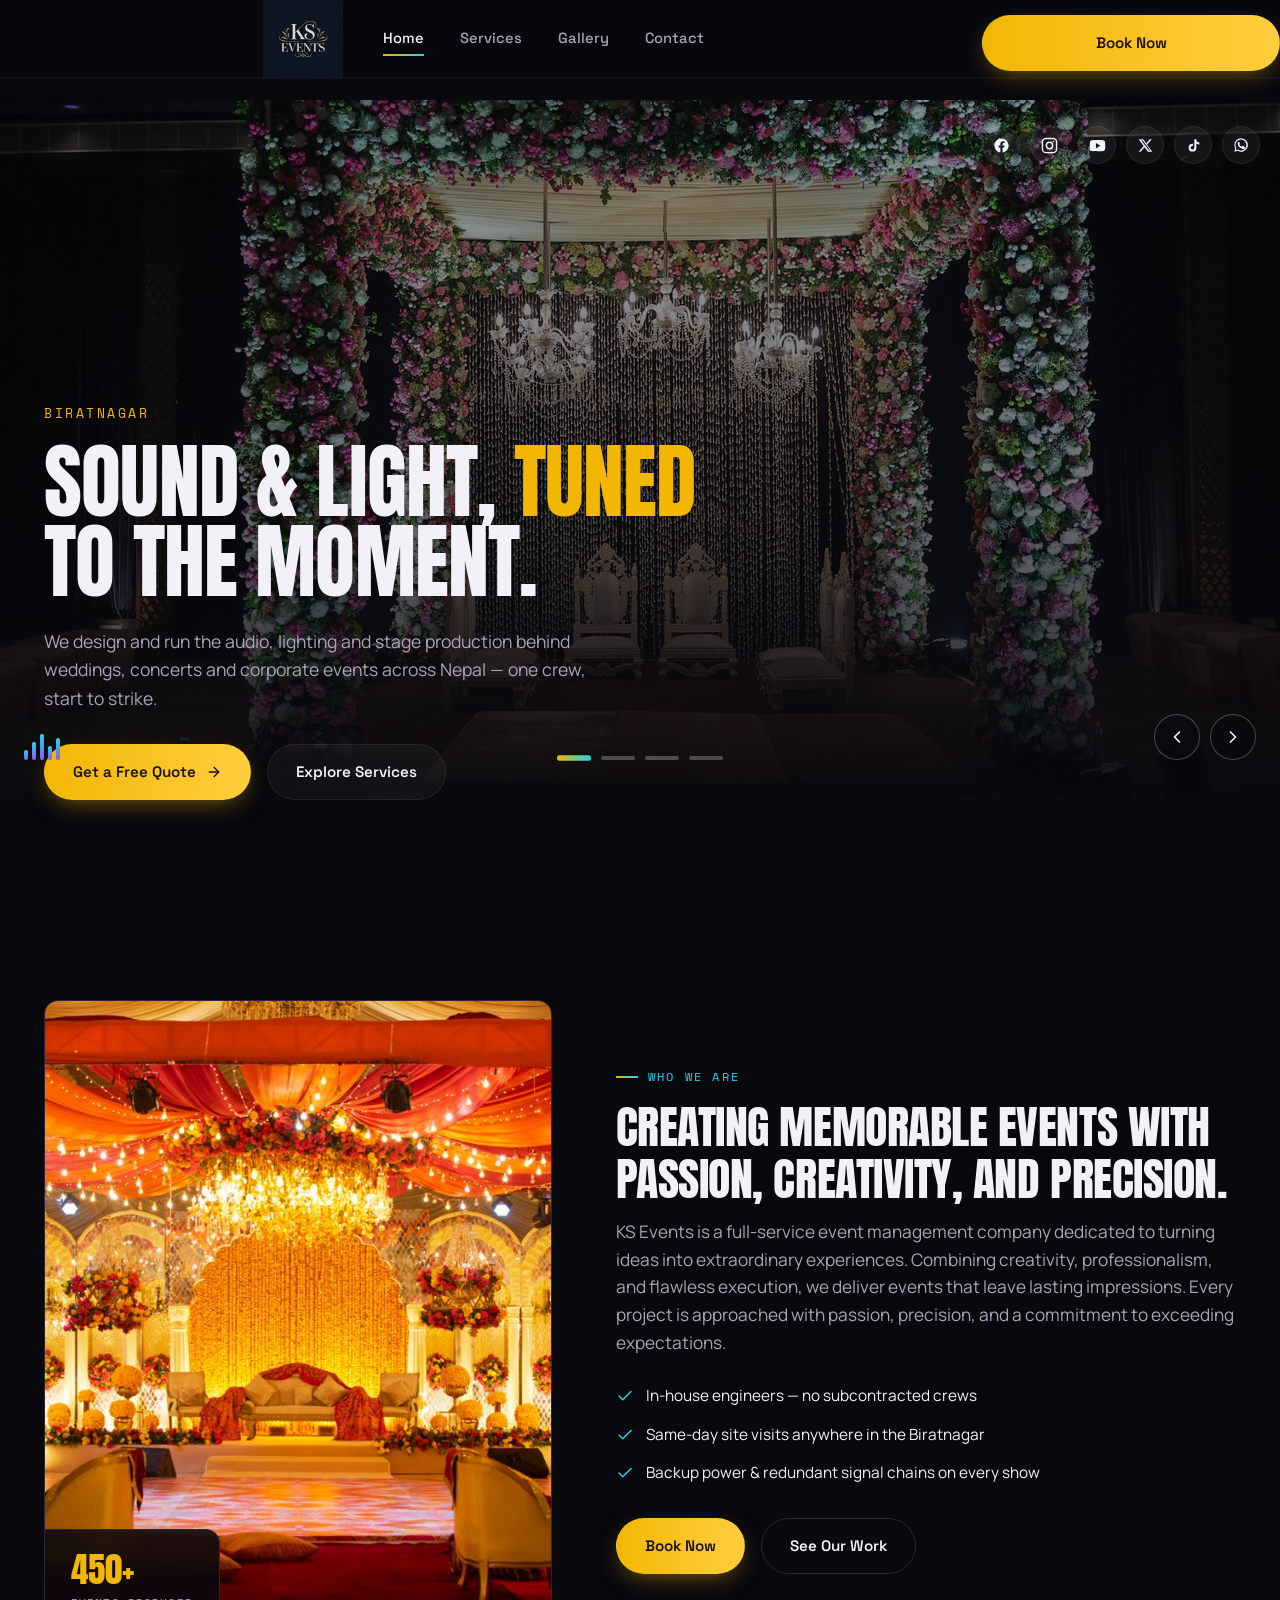
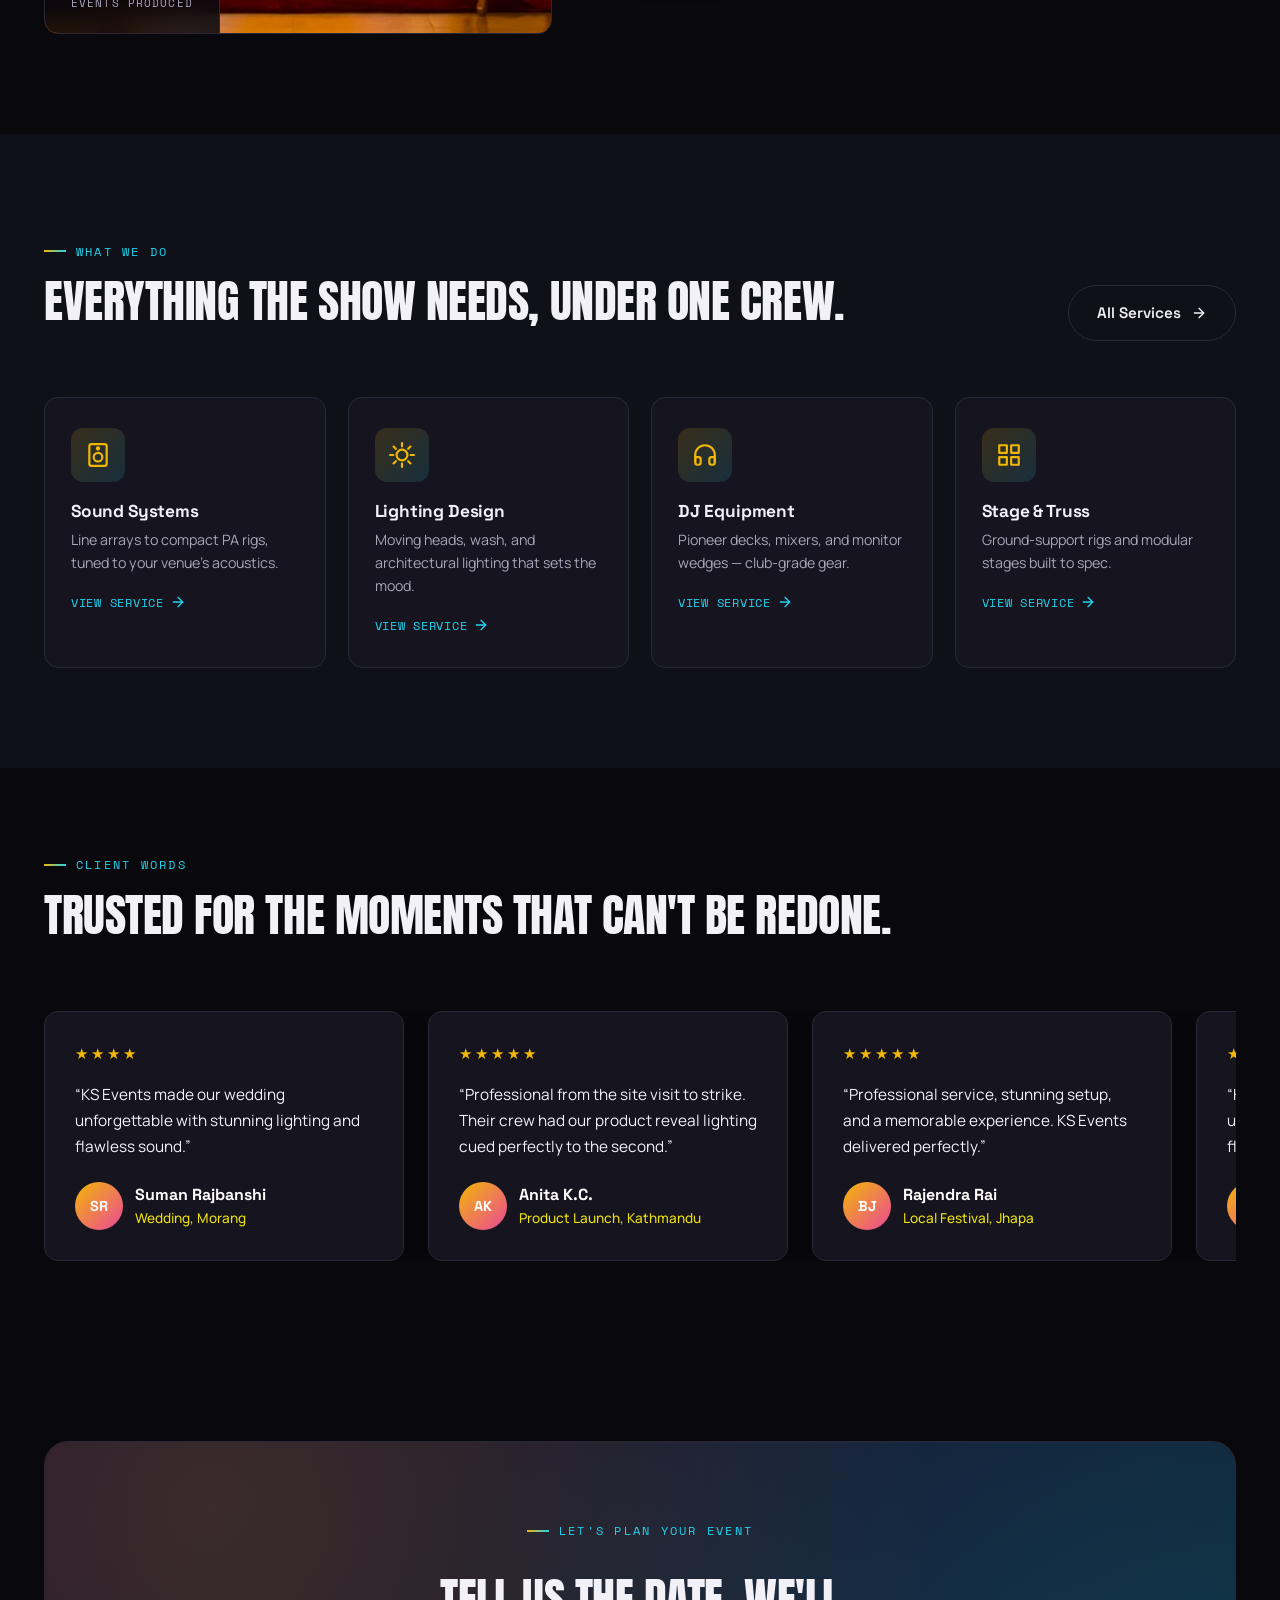
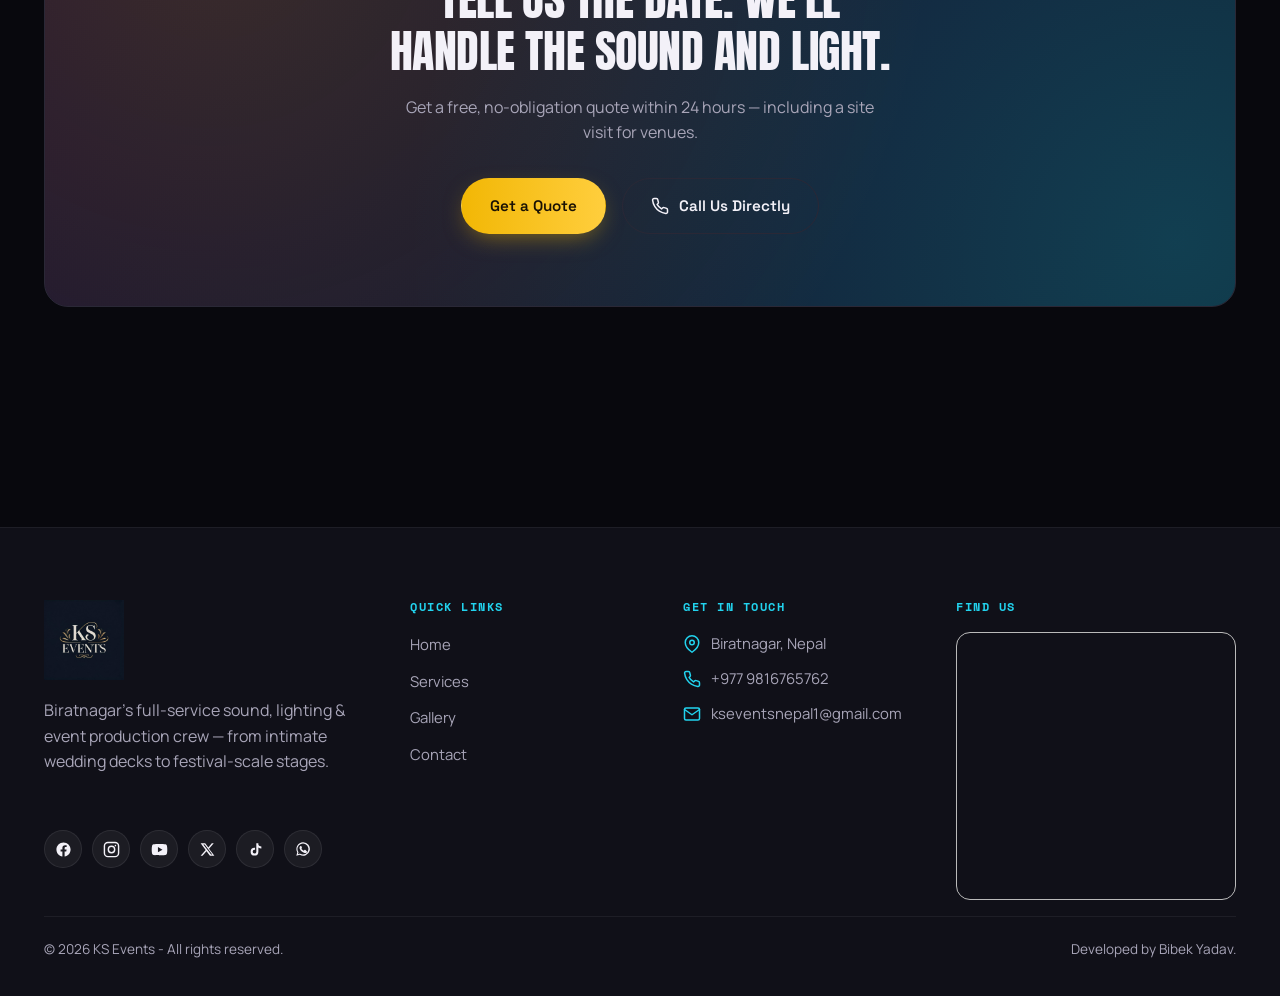
==== index.html @ 90937ca4 "Add files via upload" ====
<!DOCTYPE html>
<html lang="en">
<head>
<meta charset="UTF-8">
<meta name="viewport" content="width=device-width, initial-scale=1.0">
<title>Home | KS Events</title>
<meta name="description" content="KS Events — full-service sound systems, lighting design, DJ equipment and stage production for weddings, concerts and corporate events in Biratnagar.">
<link rel="icon" href="data:image/svg+xml,<svg xmlns=%22http://www.w3.org/2000/svg%22 viewBox=%220 0 24 24%22><rect width=%2224%22 height=%2224%22 rx=%226%22 fill=%22%2308080d%22/><rect x=%224%22 y=%2210%22 width=%222.6%22 height=%224%22 fill=%22%23f2b705%22/><rect x=%228%22 y=%226%22 width=%222.6%22 height=%2212%22 fill=%22%2322d3ee%22/><rect x=%2212%22 y=%228%22 width=%222.6%22 height=%228%22 fill=%22%238b5cf6%22/><rect x=%2216%22 y=%224%22 width=%222.6%22 height=%2216%22 fill=%22%23ec4899%22/></svg>">
<link rel="stylesheet" href="css/style.css">
</head>
<body>
  <header class="site-header">
    <div class="container">
       <a href="index.html" class="logo">
    <img src="assets/ks-events-logo.jpg" alt="KS Events Logo">
</a>
      <nav class="nav-links" aria-label="Primary">
          <a href="index.html" class="active">Home</a>
          <a href="services.html">Services</a>
          <a href="gallery.html">Gallery</a>
          <!-- <a href="blog.html">Blog</a> -->
          <a href="contact.html">Contact</a>
      </nav>
          </div>
    <div class="mobile-menu" id="mobileMenu">
        <a href="index.html" class="active">Home</a>
        <a href="services.html">Services</a>
        <a href="gallery.html">Gallery</a>
        <!-- <a href="blog.html">Blog</a> -->
        <a href="contact.html">Contact</a><br><br><br><br>
      <a href="contact.html" class="btn btn-primary btn-block">Book Now</a>
      <div class="social-row">
          <a href="https://www.facebook.com/kseventsnepal" aria-label="Facebook" target="_blank" rel="noopener"><svg viewBox="0 0 24 24" fill="currentColor" width="17" height="17"><path d="M22 12.06C22 6.5 17.52 2 12 2S2 6.5 2 12.06c0 5 3.66 9.15 8.44 9.94v-7.03H7.9v-2.9h2.54V9.85c0-2.5 1.49-3.89 3.78-3.89 1.1 0 2.24.2 2.24.2v2.46h-1.26c-1.24 0-1.63.77-1.63 1.56v1.88h2.78l-.44 2.9h-2.34V22c4.78-.79 8.44-4.94 8.44-9.94z"/></svg></a>
          <a href="https://www.instagram.com/kseventsnepal" aria-label="Instagram" target="_blank" rel="noopener"><svg viewBox="0 0 24 24" fill="none" stroke="currentColor" stroke-width="2" width="17" height="17"><rect x="2" y="2" width="20" height="20" rx="5"/><circle cx="12" cy="12" r="4.5"/><circle cx="17.5" cy="6.5" r="1.1" fill="currentColor" stroke="none"/></svg></a>
          <a href="https://www.youtube.com/@kseventsnepal" aria-label="YouTube" target="_blank" rel="noopener"><svg viewBox="0 0 24 24" fill="currentColor" width="17" height="17"><path d="M22.5 6.7a2.8 2.8 0 0 0-2-2C18.9 4.2 12 4.2 12 4.2s-6.9 0-8.5.5a2.8 2.8 0 0 0-2 2A29.4 29.4 0 0 0 1 12.2a29.4 29.4 0 0 0 .5 5.6 2.8 2.8 0 0 0 2 2c1.6.5 8.5.5 8.5.5s6.9 0 8.5-.5a2.8 2.8 0 0 0 2-2 29.4 29.4 0 0 0 .5-5.6 29.4 29.4 0 0 0-.5-5.5zM9.8 15.9V8.5l6.4 3.7z"/></svg></a>
          <a href="https://x.com/kseventsnepal" aria-label="X / Twitter" target="_blank" rel="noopener"><svg viewBox="0 0 24 24" fill="currentColor" width="15" height="15"><path d="M18.9 2H22l-7.6 8.7L23 22h-7.1l-5.5-7.2L4 22H1l8.1-9.3L1 2h7.3l5 6.6L18.9 2zm-1.2 18h1.9L7.4 4H5.3l12.4 16z"/></svg></a>
          <a href="https://www.tiktok.com/@kseventsnepal" aria-label="TikTok" target="_blank" rel="noopener"><svg viewBox="0 0 24 24" fill="currentColor" width="15" height="15"><path d="M16.6 2h-3.3v13.4c0 1.6-1.3 2.9-2.9 2.9a2.9 2.9 0 0 1-2.9-2.9 2.9 2.9 0 0 1 2.9-2.9c.3 0 .6 0 .9.1V9.3a6.2 6.2 0 0 0-.9-.1A6.2 6.2 0 0 0 4.2 15.4 6.2 6.2 0 0 0 10.4 21.6a6.2 6.2 0 0 0 6.2-6.2V8.8a8.2 8.2 0 0 0 4.8 1.5V7c-2.1 0-4-1.1-4.8-2.6V2z"/></svg></a>
          <a href="https://wa.me/9816765762" aria-label="WhatsApp" target="_blank" rel="noopener"><svg viewBox="0 0 24 24" fill="currentColor" width="16" height="16"><path d="M12 2a10 10 0 0 0-8.6 15L2 22l5.2-1.4A10 10 0 1 0 12 2zm0 18.2a8.2 8.2 0 0 1-4.2-1.1l-.3-.2-3.1.8.8-3-.2-.3a8.2 8.2 0 1 1 7 3.8zm4.5-6.1c-.2-.1-1.5-.7-1.7-.8-.2-.1-.4-.1-.6.1-.2.2-.7.8-.8 1-.1.1-.3.2-.5.1-.2-.1-1-.4-1.9-1.2-.7-.6-1.2-1.4-1.3-1.6-.1-.2 0-.4.1-.5.1-.1.3-.3.4-.5.1-.1.2-.3.2-.4.1-.2 0-.4 0-.5-.1-.1-.6-1.5-.8-2-.2-.5-.4-.4-.6-.4h-.5c-.2 0-.5.1-.7.3-.2.2-1 1-1 2.4s1 2.8 1.1 3c.1.2 2 3 4.8 4.3.7.3 1.2.5 1.6.6.7.2 1.3.2 1.8.1.5-.1 1.5-.6 1.7-1.2.2-.6.2-1.1.2-1.2-.1-.2-.3-.2-.5-.3z"/></svg></a>
      </div>
    </div>
  </header>

  <main>
    <!-- HERO CAROUSEL -->
    <section class="hero">
      <div class="carousel">
        <div class="carousel-track">
        <div class="slide is-active">
          <img src="assets/img1.jpg" alt="Sound that fills the last row — KS tu event setup">
        </div>
        <div class="slide">
          <img src="assets/img2.jpg" alt="String lights, first dances, forever moments — KS Events event setup">
        </div>
        <div class="slide">
          <img src="assets/img3.jpg" alt="Product launches that land — KS Events event setup">
        </div>
        <div class="slide">
          <img src="assets/img4.jpg" alt="Decks, drops, and dancefloors — KS Events event setup">
        </div>
        </div>

        <div class="hero-content">
          <div class="container">
            <p class="hero-tag">Biratnagar</p>
            <h1 class="display-xl hero-title">Sound &amp; light, <span class="accent">tuned</span> to the moment.</h1>
            <p class="hero-sub">We design and run the audio, lighting and stage production behind weddings, concerts and corporate events across Nepal — one crew, start to strike.</p>
            <div class="hero-cta">
              <a href="contact.html" class="btn btn-primary">Get a Free Quote <svg viewBox="0 0 24 24" fill="none" stroke="currentColor" stroke-width="2" stroke-linecap="round" stroke-linejoin="round" width="16" height="16"><line x1="5" y1="12" x2="19" y2="12"/><polyline points="12 5 19 12 12 19"/></svg></a>
              <a href="services.html" class="btn btn-ghost">Explore Services</a>
            </div>
          </div>
        </div>

        <div class="scroll-cue"><span class="waveform"><span></span><span></span><span></span><span></span><span></span></span></div>

        <div class="carousel-nav">
          <div class="carousel-arrows">
            <button class="carousel-arrow prev" aria-label="Previous slide"><svg viewBox="0 0 24 24" fill="none" stroke="currentColor" stroke-width="2" stroke-linecap="round" stroke-linejoin="round" width="20" height="20"><polyline points="15 18 9 12 15 6"/></svg></button>
            <button class="carousel-arrow next" aria-label="Next slide"><svg viewBox="0 0 24 24" fill="none" stroke="currentColor" stroke-width="2" stroke-linecap="round" stroke-linejoin="round" width="20" height="20"><polyline points="9 18 15 12 9 6"/></svg></button>
          </div>
        </div>
        <div class="carousel-dots" aria-label="Slide navigation"></div>
      </div>
    </section>

    <!-- ABOUT -->
    <section>
      <div class="container about-grid">
        <div class="about-visual">
          <img src="assets/img5.jpg" alt="KS crew running front-of-house sound at a live event">
          <div class="stat-card">
            <div class="num">450+</div>
            <div class="lbl">Events Produced</div>
          </div>
        </div>
        <div class="about-copy">
          <p class="eyebrow">Who We Are</p>
          <h2 class="section-title">Creating memorable events with passion, creativity, and precision.</h2>
          <p class="lede">KS Events is a full-service event management company dedicated to turning ideas into extraordinary experiences. Combining creativity, professionalism, and flawless execution, we deliver events that leave lasting impressions. Every project is approached with passion, precision, and a commitment to exceeding expectations.</p>
          <ul class="check-list">
            <li><svg viewBox="0 0 24 24" fill="none" stroke="currentColor" stroke-width="2" stroke-linecap="round" stroke-linejoin="round" width="18" height="18"><polyline points="20 6 9 17 4 12"/></svg><span>In-house engineers &mdash; no subcontracted crews</span></li>
            <li><svg viewBox="0 0 24 24" fill="none" stroke="currentColor" stroke-width="2" stroke-linecap="round" stroke-linejoin="round" width="18" height="18"><polyline points="20 6 9 17 4 12"/></svg><span>Same-day site visits anywhere in the Biratnagar</span></li>
            <li><svg viewBox="0 0 24 24" fill="none" stroke="currentColor" stroke-width="2" stroke-linecap="round" stroke-linejoin="round" width="18" height="18"><polyline points="20 6 9 17 4 12"/></svg><span>Backup power &amp; redundant signal chains on every show</span></li>
          </ul>
          <div class="hero-cta" style="margin-top:32px;">
            <a href="contact.html" class="btn btn-primary">Book Now</a>
            <a href="gallery.html" class="btn btn-outline">See Our Work</a>
          </div>
        </div>
      </div>
    </section>

    <!-- SERVICES TEASER -->
    <section class="bg-alt">
      <div class="container">
        <div class="section-head">
          <div>
            <p class="eyebrow">What We Do</p>
            <h2 class="section-title">Everything the show needs, under one crew.</h2>
          </div>
          <a href="services.html" class="btn btn-outline">All Services <svg viewBox="0 0 24 24" fill="none" stroke="currentColor" stroke-width="2" stroke-linecap="round" stroke-linejoin="round" width="16" height="16"><line x1="5" y1="12" x2="19" y2="12"/><polyline points="12 5 19 12 12 19"/></svg></a>
        </div>
        <div class="tile-grid">
        <a href="services.html" class="tile">
          <div class="tile-icon"><svg viewBox="0 0 24 24" fill="none" stroke="currentColor" stroke-width="2" stroke-linecap="round" stroke-linejoin="round" width="26" height="26"><rect x="4" y="2" width="16" height="20" rx="2"/><circle cx="12" cy="14" r="4"/><circle cx="12" cy="6" r="1"/></svg></div>
          <h3>Sound Systems</h3>
          <p>Line arrays to compact PA rigs, tuned to your venue's acoustics.</p>
          <span class="tile-link">View service <svg viewBox="0 0 24 24" fill="none" stroke="currentColor" stroke-width="2" stroke-linecap="round" stroke-linejoin="round" width="16" height="16"><line x1="5" y1="12" x2="19" y2="12"/><polyline points="12 5 19 12 12 19"/></svg></span>
        </a>
        <a href="services.html" class="tile">
          <div class="tile-icon"><svg viewBox="0 0 24 24" fill="none" stroke="currentColor" stroke-width="2" stroke-linecap="round" stroke-linejoin="round" width="26" height="26"><circle cx="12" cy="12" r="5"/><line x1="12" y1="1" x2="12" y2="4"/><line x1="12" y1="20" x2="12" y2="23"/><line x1="4.2" y1="4.2" x2="6.3" y2="6.3"/><line x1="17.7" y1="17.7" x2="19.8" y2="19.8"/><line x1="1" y1="12" x2="4" y2="12"/><line x1="20" y1="12" x2="23" y2="12"/><line x1="4.2" y1="19.8" x2="6.3" y2="17.7"/><line x1="17.7" y1="6.3" x2="19.8" y2="4.2"/></svg></div>
          <h3>Lighting Design</h3>
          <p>Moving heads, wash, and architectural lighting that sets the mood.</p>
          <span class="tile-link">View service <svg viewBox="0 0 24 24" fill="none" stroke="currentColor" stroke-width="2" stroke-linecap="round" stroke-linejoin="round" width="16" height="16"><line x1="5" y1="12" x2="19" y2="12"/><polyline points="12 5 19 12 12 19"/></svg></span>
        </a>
        <a href="services.html" class="tile">
          <div class="tile-icon"><svg viewBox="0 0 24 24" fill="none" stroke="currentColor" stroke-width="2" stroke-linecap="round" stroke-linejoin="round" width="26" height="26"><path d="M3 18v-6a9 9 0 0 1 18 0v6"/><path d="M21 19a2 2 0 0 1-2 2h-1a2 2 0 0 1-2-2v-3a2 2 0 0 1 2-2h3zM3 19a2 2 0 0 0 2 2h1a2 2 0 0 0 2-2v-3a2 2 0 0 0-2-2H3z"/></svg></div>
          <h3>DJ Equipment</h3>
          <p>Pioneer decks, mixers, and monitor wedges — club-grade gear.</p>
          <span class="tile-link">View service <svg viewBox="0 0 24 24" fill="none" stroke="currentColor" stroke-width="2" stroke-linecap="round" stroke-linejoin="round" width="16" height="16"><line x1="5" y1="12" x2="19" y2="12"/><polyline points="12 5 19 12 12 19"/></svg></span>
        </a>
        <a href="services.html" class="tile">
          <div class="tile-icon"><svg viewBox="0 0 24 24" fill="none" stroke="currentColor" stroke-width="2" stroke-linecap="round" stroke-linejoin="round" width="26" height="26"><rect x="3" y="3" width="7" height="7"/><rect x="14" y="3" width="7" height="7"/><rect x="14" y="14" width="7" height="7"/><rect x="3" y="14" width="7" height="7"/></svg></div>
          <h3>Stage & Truss</h3>
          <p>Ground-support rigs and modular stages built to spec.</p>
          <span class="tile-link">View service <svg viewBox="0 0 24 24" fill="none" stroke="currentColor" stroke-width="2" stroke-linecap="round" stroke-linejoin="round" width="16" height="16"><line x1="5" y1="12" x2="19" y2="12"/><polyline points="12 5 19 12 12 19"/></svg></span>
        </a>
        </div>
      </div>
    </section>

    <!-- TESTIMONIALS -->
    <section class="testimonial-section">

<div class="container">

    <div class="section-head">
        <div>
            <p class="eyebrow">Client Words</p>
            <h2 class="section-title">Trusted for the moments that can't be redone.</h2>
        </div>
    </div>

    <div class="testimonial-slider">

        <div class="testimonial-track" id="testimonialTrack">

            <!-- Card 1 -->
            <div class="testi-card">
                <div class="testi-stars">★★★★</div>
                <p class="testi-quote">
                  “KS Events made our wedding unforgettable with stunning lighting and flawless sound.”                
                </p>
                <div class="testi-person">
                    <div class="avatar">SR</div>
                    <div>
                        <div class="name">Suman Rajbanshi</div>
                        <div class="role">Wedding, Morang</div>
                    </div>
                </div>
            </div>

            <!-- Card 2 -->
            <div class="testi-card">
                <div class="testi-stars">★★★★★</div>
                <p class="testi-quote">
                    “Professional from the site visit to strike. Their crew had our product reveal lighting cued perfectly to the second.”
                </p>

                <div class="testi-person">
                    <div class="avatar">AK</div>
                    <div>
                        <div class="name">Anita K.C.</div>
                        <div class="role">Product Launch, Kathmandu</div>
                    </div>
                </div>
            </div>

            
            <!-- Card 4 -->
<div class="testi-card">
    <div class="testi-stars">★★★★★</div>
    <p class="testi-quote">
“Professional service, stunning setup, and a memorable experience. KS Events delivered perfectly.”
</p>    
                <div class="testi-person">

    <div class="avatar">BJ</div>
        <div>
            <div class="name">Rajendra Rai</div>
            <div class="role">Local Festival, Jhapa</div>
        </div>
    </div>
</div>

        </div>

    </div>

</div>

<script>
// Duplicate cards for seamless infinite scrolling
const track = document.getElementById("testimonialTrack");
track.innerHTML += track.innerHTML;
</script>

</section>

    <!-- CTA BAND -->
    <section>
      <div class="container">
        <div class="cta-band">
          <p class="eyebrow" style="justify-content:center;">Let's Plan Your Event</p>
          <h2 class="section-title">Tell us the date. We'll handle the sound and light.</h2>
          <p>Get a free, no-obligation quote within 24 hours &mdash; including a site visit for venues.</p>
          <div class="cta-actions">
            <a href="contact.html" class="btn btn-primary">Get a Quote</a>
            <a href="tel:+9779800000000" class="btn btn-outline"><svg viewBox="0 0 24 24" fill="none" stroke="currentColor" stroke-width="2" stroke-linecap="round" stroke-linejoin="round" width="18" height="18"><path d="M22 16.92v3a2 2 0 0 1-2.18 2 19.79 19.79 0 0 1-8.63-3.07 19.5 19.5 0 0 1-6-6 19.79 19.79 0 0 1-3.07-8.67A2 2 0 0 1 4.11 2h3a2 2 0 0 1 2 1.72c.127.96.361 1.9.7 2.81a2 2 0 0 1-.45 2.11L8.09 9.91a16 16 0 0 0 6 6l1.27-1.27a2 2 0 0 1 2.11-.45c.91.339 1.85.573 2.81.7A2 2 0 0 1 22 16.92z"/></svg> Call Us Directly</a>
          </div>
        </div>
      </div>
    </section>
  </main>

  <footer class="site-footer">
    <div class="container">
      <div class="footer-grid">
        <div class="footer-brand">
           <a href="index.html" class="logo">
    <img src="assets/ks-events-logo.jpg" alt="KS Events Logo">
</a>
          <p style="margin-top:18px;">Biratnagar's full-service sound, lighting &amp; event production crew — from intimate wedding decks to festival-scale stages.</p>
          <div class="social-row">
          <a href="https://www.facebook.com/kseventsnepal" aria-label="Facebook" target="_blank" rel="noopener"><svg viewBox="0 0 24 24" fill="currentColor" width="17" height="17"><path d="M22 12.06C22 6.5 17.52 2 12 2S2 6.5 2 12.06c0 5 3.66 9.15 8.44 9.94v-7.03H7.9v-2.9h2.54V9.85c0-2.5 1.49-3.89 3.78-3.89 1.1 0 2.24.2 2.24.2v2.46h-1.26c-1.24 0-1.63.77-1.63 1.56v1.88h2.78l-.44 2.9h-2.34V22c4.78-.79 8.44-4.94 8.44-9.94z"/></svg></a>
          <a href="https://www.instagram.com/kseventsnepal" aria-label="Instagram" target="_blank" rel="noopener"><svg viewBox="0 0 24 24" fill="none" stroke="currentColor" stroke-width="2" width="17" height="17"><rect x="2" y="2" width="20" height="20" rx="5"/><circle cx="12" cy="12" r="4.5"/><circle cx="17.5" cy="6.5" r="1.1" fill="currentColor" stroke="none"/></svg></a>
          <a href="https://www.youtube.com/@kseventsnepal" aria-label="YouTube" target="_blank" rel="noopener"><svg viewBox="0 0 24 24" fill="currentColor" width="17" height="17"><path d="M22.5 6.7a2.8 2.8 0 0 0-2-2C18.9 4.2 12 4.2 12 4.2s-6.9 0-8.5.5a2.8 2.8 0 0 0-2 2A29.4 29.4 0 0 0 1 12.2a29.4 29.4 0 0 0 .5 5.6 2.8 2.8 0 0 0 2 2c1.6.5 8.5.5 8.5.5s6.9 0 8.5-.5a2.8 2.8 0 0 0 2-2 29.4 29.4 0 0 0 .5-5.6 29.4 29.4 0 0 0-.5-5.5zM9.8 15.9V8.5l6.4 3.7z"/></svg></a>
          <a href="https://x.com/kseventsnepal" aria-label="X / Twitter" target="_blank" rel="noopener"><svg viewBox="0 0 24 24" fill="currentColor" width="15" height="15"><path d="M18.9 2H22l-7.6 8.7L23 22h-7.1l-5.5-7.2L4 22H1l8.1-9.3L1 2h7.3l5 6.6L18.9 2zm-1.2 18h1.9L7.4 4H5.3l12.4 16z"/></svg></a>
          <a href="https://www.tiktok.com/@kseventsnepal" aria-label="TikTok" target="_blank" rel="noopener"><svg viewBox="0 0 24 24" fill="currentColor" width="15" height="15"><path d="M16.6 2h-3.3v13.4c0 1.6-1.3 2.9-2.9 2.9a2.9 2.9 0 0 1-2.9-2.9 2.9 2.9 0 0 1 2.9-2.9c.3 0 .6 0 .9.1V9.3a6.2 6.2 0 0 0-.9-.1A6.2 6.2 0 0 0 4.2 15.4 6.2 6.2 0 0 0 10.4 21.6a6.2 6.2 0 0 0 6.2-6.2V8.8a8.2 8.2 0 0 0 4.8 1.5V7c-2.1 0-4-1.1-4.8-2.6V2z"/></svg></a>
          <a href="https://wa.me/9816765762" aria-label="WhatsApp" target="_blank" rel="noopener"><svg viewBox="0 0 24 24" fill="currentColor" width="16" height="16"><path d="M12 2a10 10 0 0 0-8.6 15L2 22l5.2-1.4A10 10 0 1 0 12 2zm0 18.2a8.2 8.2 0 0 1-4.2-1.1l-.3-.2-3.1.8.8-3-.2-.3a8.2 8.2 0 1 1 7 3.8zm4.5-6.1c-.2-.1-1.5-.7-1.7-.8-.2-.1-.4-.1-.6.1-.2.2-.7.8-.8 1-.1.1-.3.2-.5.1-.2-.1-1-.4-1.9-1.2-.7-.6-1.2-1.4-1.3-1.6-.1-.2 0-.4.1-.5.1-.1.3-.3.4-.5.1-.1.2-.3.2-.4.1-.2 0-.4 0-.5-.1-.1-.6-1.5-.8-2-.2-.5-.4-.4-.6-.4h-.5c-.2 0-.5.1-.7.3-.2.2-1 1-1 2.4s1 2.8 1.1 3c.1.2 2 3 4.8 4.3.7.3 1.2.5 1.6.6.7.2 1.3.2 1.8.1.5-.1 1.5-.6 1.7-1.2.2-.6.2-1.1.2-1.2-.1-.2-.3-.2-.5-.3z"/></svg></a>
          </div>
        </div>
        <div class="footer-col">
          <h4>Quick Links</h4>
          <ul>
            <li><a href="index.html">Home</a></li>
            <li><a href="services.html">Services</a></li>
            <li><a href="gallery.html">Gallery</a></li>
            <li><a href="contact.html">Contact</a></li>
          </ul>
        </div>
        <div class="footer-col">
          <h4>Get In Touch</h4>
          <ul class="footer-contact">
            <li><svg viewBox="0 0 24 24" fill="none" stroke="currentColor" stroke-width="2" stroke-linecap="round" stroke-linejoin="round" width="18" height="18"><path d="M21 10c0 7-9 13-9 13s-9-6-9-13a9 9 0 0 1 18 0z"/><circle cx="12" cy="10" r="3"/></svg><span>Biratnagar, Nepal</span></li>
            <li><svg viewBox="0 0 24 24" fill="none" stroke="currentColor" stroke-width="2" stroke-linecap="round" stroke-linejoin="round" width="18" height="18"><path d="M22 16.92v3a2 2 0 0 1-2.18 2 19.79 19.79 0 0 1-8.63-3.07 19.5 19.5 0 0 1-6-6 19.79 19.79 0 0 1-3.07-8.67A2 2 0 0 1 4.11 2h3a2 2 0 0 1 2 1.72c.127.96.361 1.9.7 2.81a2 2 0 0 1-.45 2.11L8.09 9.91a16 16 0 0 0 6 6l1.27-1.27a2 2 0 0 1 2.11-.45c.91.339 1.85.573 2.81.7A2 2 0 0 1 22 16.92z"/></svg><span><a href="tel:+977981-6765762">+977 9816765762</a></span></li>
            <li><svg viewBox="0 0 24 24" fill="none" stroke="currentColor" stroke-width="2" stroke-linecap="round" stroke-linejoin="round" width="18" height="18"><rect x="2" y="4" width="20" height="16" rx="2"/><polyline points="22,6 12,13 2,6"/></svg><span><a href="mailto:kseventsnepal1@gmail.com">kseventsnepal1@gmail.com</a></span></li>
          </ul>
        </div>
        <div class="footer-col">
          <h4>Find Us</h4>
          <div class="footer-map">
<iframe src="https://www.google.com/maps/embed?pb=!1m18!1m12!1m3!1d434561.40203248017!2d86.66157128906248!3d26.46418749999999!2m3!1f0!2f0!3f0!3m2!1i1024!2i768!4f13.1!3m3!1m2!1s0x39ef75a3196e18e9%3A0xb4c93effccb5a63e!2sKS%20Events!5e1!3m2!1sen!2sus!4v1784342644510!5m2!1sen!2sus" width="400" height="300" style="border:0;" allowfullscreen="" loading="lazy" referrerpolicy="strict-origin-when-cross-origin"></iframe>          </div>
        </div>
      </div>
      <div class="footer-bottom">
        <p>&copy; <span data-year></span> KS Events - All rights reserved.</p>
        <p>Developed by <a href="https://bibekyadav.com.np" target="_blank" rel="noopener noreferrer">Bibek Yadav</a>.</p>
      </div>
    </div>
  </footer>
  <script src="js/main.js"></script>
</body>
</html>
---- css/style.css ----
/* ==========================================================================
   TARANG — Sound & Light Co.
   Design tokens: ink black + electric violet/cyan/gold, waveform signature
   ========================================================================== */

@import url('https://fonts.googleapis.com/css2?family=Anton&family=Space+Grotesk:wght@400;500;600;700&family=Manrope:wght@400;500;600;700;800&family=Space+Mono:wght@400;700&display=swap');

:root {
  /* Color */
  --ink:        #08080d;
  --ink-2:      #101018;
  --surface:    #15141f;
  --surface-2:  #1c1a29;
  --line:       #2a2836;
  --text:       #f3f1f8;
  --text-dim:   #a8a5b8;
  --violet:     #8b5cf6;
  --violet-2:   #b794f6;
  --cyan:       #22d3ee;
  --gold:       #f2b705;
  --pink:       #ec4899;
  --success:    #34d399;

  /* Type */
  --f-display: 'Anton', 'Space Grotesk', sans-serif;
  --f-head:    'Space Grotesk', sans-serif;
  --f-body:    'Manrope', sans-serif;
  --f-mono:    'Space Mono', monospace;

  /* Layout */
  --max-w: 1240px;
  --header-h: 78px;
  --radius: 14px;
  --radius-sm: 8px;

  --ease: cubic-bezier(.22,1,.36,1);
}

* { box-sizing: border-box; }
html { scroll-behavior: smooth; }
body {
  margin: 0;
  background: var(--ink);
  color: var(--text);
  font-family: var(--f-body);
  line-height: 1.6;
  -webkit-font-smoothing: antialiased;
  overflow-x: hidden;
}
img { max-width: 100%; display: block; }
a { color: inherit; text-decoration: none; }
ul { list-style: none; margin: 0; padding: 0; }
h1, h2, h3, h4 { font-family: var(--f-head); font-weight: 700; line-height: 1.12; margin: 0 0 .5em; letter-spacing: -.01em; }
p { margin: 0 0 1em; color: var(--text-dim); }
button { font-family: inherit; cursor: pointer; }

@media (prefers-reduced-motion: reduce) {
  *, *::before, *::after { animation-duration: .001ms !important; animation-iteration-count: 1 !important; transition-duration: .001ms !important; scroll-behavior: auto !important; }
}

:focus-visible {
  outline: 2px solid var(--cyan);
  outline-offset: 3px;
  border-radius: 4px;
}

.container {
  max-width: var(--max-w);
  margin: 0 auto;
  padding: 0 24px;
}
/* Custom Logo */
.logo img {
    width: 80px;
    height: auto;
    display: block;
    object-fit: contain;
}

.eyebrow {
  font-family: var(--f-mono);
  font-size: .78rem;
  letter-spacing: .18em;
  text-transform: uppercase;
  color: var(--cyan);
  display: inline-flex;
  align-items: center;
  gap: 10px;
  margin-bottom: 14px;
}
.eyebrow::before {
  content: '';
  width: 22px;
  height: 2px;
  background: linear-gradient(90deg, var(--gold), var(--cyan));
  display: inline-block;
}

.display-xl {
  font-family: var(--f-display);
  font-weight: 400;
  text-transform: uppercase;
  font-size: clamp(2.6rem, 6.4vw, 5.6rem);
  line-height: .98;
  letter-spacing: -.01em;
}
.display-xl .accent { color: var(--gold); }
.display-xl .accent-2 { color: var(--cyan); }

.section-title {
  font-family: var(--f-display);
  text-transform: uppercase;
  font-weight: 400;
  font-size: clamp(1.9rem, 3.6vw, 3rem);
  margin-bottom: .3em;
}

.lede {
  font-size: 1.08rem;
  color: var(--text-dim);
  max-width: 60ch;
}

/* ---------- Waveform signature divider ---------- */
.waveform {
  display: flex;
  align-items: flex-end;
  gap: 4px;
  height: 26px;
}
.waveform span {
  width: 4px;
  border-radius: 3px;
  background: linear-gradient(180deg, var(--cyan), var(--violet));
  animation: bounce 1.6s ease-in-out infinite;
}
.waveform span:nth-child(1){height:40%;animation-delay:-1.1s}
.waveform span:nth-child(2){height:70%;animation-delay:-0.9s}
.waveform span:nth-child(3){height:100%;animation-delay:-0.7s}
.waveform span:nth-child(4){height:55%;animation-delay:-0.5s}
.waveform span:nth-child(5){height:85%;animation-delay:-0.3s}
.waveform span:nth-child(6){height:35%;animation-delay:-0.1s}
.waveform span:nth-child(7){height:65%;animation-delay:-0.4s}
@keyframes bounce {
  0%, 100% { transform: scaleY(.35); }
  50% { transform: scaleY(1); }
}

.divider-wave {
  width: 100%;
  height: 48px;
  overflow: hidden;
}
.divider-wave svg { width: 100%; height: 100%; display: block; }

/* ---------- Buttons ---------- */
.btn {
  display: inline-flex;
  align-items: center;
  gap: 10px;
  padding: 15px 28px;
  border-radius: 999px;
  font-family: var(--f-head);
  font-weight: 600;
  font-size: .95rem;
  border: 1px solid transparent;
  transition: transform .35s var(--ease), box-shadow .35s var(--ease), background .35s var(--ease), color .35s var(--ease), border-color .35s var(--ease);
  white-space: nowrap;
}
.btn-primary {
  background: linear-gradient(90deg, var(--gold), #ffce3d);
  color: #1a1204;
  box-shadow: 0 8px 24px -8px rgba(242,183,5,.55);
}
.btn-primary:hover { transform: translateY(-2px); box-shadow: 0 12px 30px -8px rgba(242,183,5,.7); }
.btn-outline {
  background: transparent;
  border-color: var(--line);
  color: var(--text);
}
.btn-outline:hover { border-color: var(--cyan); color: var(--cyan); transform: translateY(-2px); }
.btn-ghost {
  background: rgba(255,255,255,.04);
  color: var(--text);
  border-color: rgba(255,255,255,.08);
}
.btn-ghost:hover { border-color: var(--violet-2); color: var(--violet-2); }
.btn-sm { padding: 10px 18px; font-size: .85rem; }
.btn-block { width: 100%; justify-content: center; }

/* ---------- Header / Nav ---------- */
.site-header {
  position: fixed;
  top: 0; left: 0; right: 0;
  z-index: 500;
  height: var(--header-h);
  display: flex;
  align-items: center;
  background: rgba(8,8,13,.7);
  backdrop-filter: blur(14px) saturate(140%);
  -webkit-backdrop-filter: blur(14px) saturate(140%);
  border-bottom: 1px solid rgba(255,255,255,.06);
  transition: background .3s var(--ease), border-color .3s var(--ease);
}
.site-header.is-scrolled {
  background: rgba(8,8,13,.92);
}
.site-header .container {
  display: flex;
  align-items: center;
  justify-content: space-between;
  gap: 24px;
}
.logo {
  display: flex;
  align-items: center;
  gap: 10px;
  font-family: var(--f-display);
  font-size: 1.4rem;
  text-transform: uppercase;
  letter-spacing: .02em;
  color: var(--text);
}
.logo .waveform span { background: linear-gradient(180deg, var(--gold), var(--pink)); }
.logo small {
  display: block;
  font-family: var(--f-mono);
  font-size: .58rem;
  letter-spacing: .22em;
  color: var(--text-dim);
  text-transform: uppercase;
  margin-top: 2px;
}

.nav-links {
  display: flex;
  align-items: center;
  gap: 4px;
}
.nav-links a {
  position: relative;
  padding: 10px 16px;
  font-family: var(--f-head);
  font-weight: 500;
  font-size: .92rem;
  color: var(--text-dim);
  transition: color .25s var(--ease);
}
.nav-links a::after {
  content: '';
  position: absolute;
  left: 16px; right: 16px; bottom: 4px;
  height: 2px;
  background: linear-gradient(90deg, var(--gold), var(--cyan));
  transform: scaleX(0);
  transform-origin: left;
  transition: transform .3s var(--ease);
}
.nav-links a:hover { color: var(--text); }
.nav-links a:hover::after { transform: scaleX(1); }
.nav-links a.active { color: var(--text); }
.nav-links a.active::after { transform: scaleX(1); }

.nav-cta { display: flex; align-items: center; gap: 14px; }

.hamburger {
  display: none;
  flex-direction: column;
  justify-content: center;
  gap: 5px;
  width: 40px;
  height: 40px;
  background: none;
  border: 1px solid var(--line);
  border-radius: 8px;
}
.hamburger span {
  width: 18px;
  height: 2px;
  background: var(--text);
  margin: 0 auto;
  transition: transform .3s var(--ease), opacity .3s var(--ease);
}
.hamburger.is-open span:nth-child(1) { transform: translateY(7px) rotate(45deg); }
.hamburger.is-open span:nth-child(2) { opacity: 0; }
.hamburger.is-open span:nth-child(3) { transform: translateY(-7px) rotate(-45deg); }

/* ---------- Footer ---------- */
.site-footer {
  background: var(--ink-2);
  border-top: 1px solid rgba(255,255,255,.06);
  padding: 72px 0 0;
  margin-top: 120px;
}
.footer-grid {
  display: grid;
  grid-template-columns: 1.4fr 1fr 1fr 1.2fr;
  gap: 40px;
  padding-bottom: 48px;
}
.footer-brand p { max-width: 32ch; }
.footer-col h4 {
  font-family: var(--f-mono);
  text-transform: uppercase;
  letter-spacing: .12em;
  font-size: .78rem;
  color: var(--cyan);
  margin-bottom: 18px;
}
.footer-col ul li { margin-bottom: 11px; }
.footer-col a { color: var(--text-dim); transition: color .2s var(--ease); font-size: .93rem; }
.footer-col a:hover { color: var(--gold); }
.footer-contact li { display: flex; gap: 10px; color: var(--text-dim); font-size: .93rem; margin-bottom: 14px; align-items: flex-start; }
.footer-contact svg { flex-shrink: 0; margin-top: 3px; color: var(--cyan); }

.social-row { display: flex; flex-wrap: wrap; gap: 10px; margin-top: 55px; margin-right: 20px; }
.social-row a {
  width: 38px; height: 38px;
  border-radius: 50%;
  display: flex; align-items: center; justify-content: center;
  background: rgba(255,255,255,.05);
  border: 1px solid rgba(255,255,255,.08);
  color: var(--text);
  transition: all .3s var(--ease);
}
.social-row a:hover {
  background: linear-gradient(135deg, var(--violet), var(--pink));
  border-color: transparent;
  transform: translateY(-3px);
}

.footer-map {
  border-radius: var(--radius);
  overflow: hidden;
  border: 1px solid var(--line);
  filter: grayscale(1) invert(.9) contrast(.85);
  height: 100%;
  min-height: 140px;
}
.footer-map iframe { width: 100%; height: 100%; border: 0; display: block; }

.footer-bottom {
  border-top: 1px solid rgba(255,255,255,.06);
  padding: 22px 0;
  display: flex;
  justify-content: space-between;
  align-items: center;
  flex-wrap: wrap;
  gap: 10px;
  font-size: .85rem;
  color: var(--text-dim);
}
.footer-bottom a { color: var(--text-dim); }
.footer-bottom a:hover { color: var(--cyan); }

/* ---------- Hero / Carousel ---------- */
.hero { position: relative; height: 100vh; min-height: 560px; max-height: 920px; overflow: hidden; }
.carousel { position: relative; width: 100%; height: 100%; }
.carousel-track { position: relative; width: 100%; height: 100%; }
.slide {
  position: absolute; inset: 0;
  opacity: 0;
  visibility: hidden;
  transition: opacity 1s var(--ease);
}
.slide.is-active { opacity: 1; visibility: visible; z-index: 2; }
.slide img { width: 100%; height: 100%; object-fit: cover; }
.slide::after {
  content: '';
  position: absolute; inset: 0;
  background: linear-gradient(180deg, rgba(8,8,13,.35) 0%, rgba(8,8,13,.55) 55%, rgba(8,8,13,.96) 100%);
}

.hero-content {
  position: absolute; z-index: 10; left: 0; right: 0; bottom: 0;
  /* padding: 0 0 100px; */
}
.hero-content .container { max-width: var(--max-w); }
.hero-tag {
  font-family: var(--f-mono);
  color: var(--gold);
  letter-spacing: .2em;
  text-transform: uppercase;
  font-size: .8rem;
  margin-bottom: 18px;
  display: flex;
  align-items: center;
  gap: 12px;
}
.hero-title { max-width: 16ch; margin-bottom: .3em; }
.hero-sub { max-width: 52ch; font-size: 1.1rem; }
.hero-cta { display: flex; gap: 16px; margin-top: 32px; flex-wrap: wrap; }

.carousel-nav {
  position: absolute;
  bottom: 40px;
  right: 24px;
  z-index: 20;
  display: flex;
  align-items: center;
  gap: 18px;
}
.carousel-arrows { display: flex; gap: 10px; }
.carousel-arrow {
  width: 46px; height: 46px;
  border-radius: 50%;
  border: 1px solid rgba(255,255,255,.25);
  background: rgba(8,8,13,.4);
  backdrop-filter: blur(6px);
  color: var(--text);
  display: flex; align-items: center; justify-content: center;
  transition: all .3s var(--ease);
}
.carousel-arrow:hover { background: var(--cyan); color: var(--ink); border-color: var(--cyan); }

.carousel-dots {
  display: flex;
  gap: 10px;
  position: absolute;
  left: 50%;
  bottom: 40px;
  transform: translateX(-50%);
  z-index: 20;
}
.carousel-dot {
  width: 34px; height: 4px;
  border-radius: 4px;
  background: rgba(255,255,255,.25);
  border: 0;
  padding: 0;
  transition: background .3s var(--ease), transform .3s var(--ease);
}
.carousel-dot.is-active { background: linear-gradient(90deg, var(--gold), var(--cyan)); transform: scaleY(1.4); }

.scroll-cue {
  position: absolute;
  left: 24px;
  bottom: 40px;
  z-index: 20;
  display: flex;
  align-items: center;
  gap: 10px;
  color: var(--text-dim);
  font-family: var(--f-mono);
  font-size: .72rem;
  letter-spacing: .12em;
  text-transform: uppercase;
}

/* ---------- Page hero (inner pages) ---------- */
.page-hero {
  position: relative;
  padding: calc(var(--header-h) + 90px) 0 70px;
  overflow: hidden;
  border-bottom: 1px solid rgba(255,255,255,.06);
}
.page-hero::before {
  content: '';
  position: absolute;
  top: -20%; right: -10%;
  width: 560px; height: 560px;
  background: radial-gradient(circle, rgba(139,92,246,.28), transparent 70%);
  filter: blur(10px);
  pointer-events: none;
}
.page-hero::after {
  content: '';
  position: absolute;
  bottom: -30%; left: -10%;
  width: 480px; height: 480px;
  background: radial-gradient(circle, rgba(34,211,238,.18), transparent 70%);
  pointer-events: none;
}
.page-hero .container { position: relative; z-index: 2; }
.breadcrumb {
  font-family: var(--f-mono);
  font-size: .78rem;
  color: var(--text-dim);
  letter-spacing: .08em;
  margin-bottom: 18px;
}
.breadcrumb a:hover { color: var(--cyan); }
.breadcrumb .sep { margin: 0 8px; color: var(--line); }

/* ---------- Sections ---------- */
section { padding: 100px 0; }
.section-head {
  display: flex;
  justify-content: space-between;
  align-items: flex-end;
  gap: 24px;
  margin-bottom: 56px;
  flex-wrap: wrap;
}
.bg-alt { background: var(--ink-2); }

/* About */
.about-grid {
  display: grid;
  grid-template-columns: .9fr 1.1fr;
  gap: 64px;
  align-items: center;
}
.about-visual {
  position: relative;
  aspect-ratio: 4/5;
  border-radius: var(--radius);
  overflow: hidden;
  border: 1px solid var(--line);
}
.about-visual img { width: 100%; height: 100%; object-fit: cover; }
.stat-card {
  position: absolute;
  bottom: -1px; left: -1px;
  background: rgba(8,8,13,.85);
  backdrop-filter: blur(10px);
  border: 1px solid var(--line);
  border-radius: 0 var(--radius) 0 0;
  padding: 22px 26px;
}
.stat-card .num { font-family: var(--f-display); font-size: 2.2rem; color: var(--gold); line-height: 1; }
.stat-card .lbl { font-family: var(--f-mono); font-size: .7rem; text-transform: uppercase; letter-spacing: .1em; color: var(--text-dim); margin-top: 6px; }

.about-copy .check-list { margin-top: 28px; display: grid; gap: 14px; }
.about-copy .check-list li { display: flex; align-items: flex-start; gap: 12px; color: var(--text); font-size: .96rem; }
.about-copy .check-list svg { color: var(--cyan); flex-shrink: 0; margin-top: 3px; }

/* Icon service tiles (home teaser) */
.tile-grid {
  display: grid;
  grid-template-columns: repeat(4, 1fr);
  gap: 22px;
}
.tile {
  background: var(--surface);
  border: 1px solid var(--line);
  border-radius: var(--radius);
  padding: 30px 26px;
  transition: transform .35s var(--ease), border-color .35s var(--ease), background .35s var(--ease);
  position: relative;
  overflow: hidden;
}
.tile::before {
  content: '';
  position: absolute; inset: 0;
  background: linear-gradient(135deg, rgba(139,92,246,.12), transparent 60%);
  opacity: 0;
  transition: opacity .35s var(--ease);
}
.tile:hover { transform: translateY(-6px); border-color: var(--violet); }
.tile:hover::before { opacity: 1; }
.tile-icon {
  width: 54px; height: 54px;
  border-radius: 12px;
  display: flex; align-items: center; justify-content: center;
  background: linear-gradient(135deg, rgba(242,183,5,.16), rgba(34,211,238,.14));
  color: var(--gold);
  margin-bottom: 20px;
  position: relative; z-index: 1;
}
.tile h3 { font-size: 1.08rem; margin-bottom: 8px; position: relative; z-index: 1; }
.tile p { font-size: .89rem; margin-bottom: 14px; position: relative; z-index: 1; }
.tile .tile-link { font-family: var(--f-mono); font-size: .76rem; letter-spacing: .06em; color: var(--cyan); text-transform: uppercase; position: relative; z-index: 1; display: inline-flex; align-items: center; gap: 6px; }
.tile .tile-link svg { transition: transform .3s var(--ease); }
.tile:hover .tile-link svg { transform: translateX(4px); }

/* ===========================
   Testimonials
=========================== */

.testimonial-section{
    padding:80px 0;
    overflow:hidden;
    position:relative;
}

.testimonial-slider{
    overflow:hidden;
    position:relative;
}

.testimonial-track{
    display:flex;
    gap:24px;
    width:max-content;
    animation:testiScroll 28s linear infinite;
}

.testimonial-slider:hover .testimonial-track{
    animation-play-state:paused;
}

.testi-card{
    width:360px;
    background:var(--surface);
    border:1px solid var(--line);
    border-radius:var(--radius);
    padding:30px;
    box-shadow:0 10px 30px rgba(0,0,0,.08);
    flex-shrink:0;
}

.testi-stars{
    color:var(--gold);
    letter-spacing:3px;
    margin-bottom:16px;
    font-size:.95rem;
}

.testi-quote{
    color:var(--text);
    font-size:.96rem;
    line-height:1.7;
    margin-bottom:22px;
}

.testi-person{
    display:flex;
    align-items:center;
    gap:12px;
}

.avatar{
    width:48px;
    height:48px;
    border-radius:50%;
    display:flex;
    align-items:center;
    justify-content:center;
    font-family:var(--f-head);
    font-weight:700;
    font-size:.9rem;
    color:#fff;
    background:linear-gradient(135deg,var(--gold),var(--pink));
    flex-shrink:0;
}

.testi-person .name{
    font-family:var(--f-head);
    font-weight:700;
    font-size:1rem;
    color:#fffcfc;
}

.testi-person .role{
    font-size:.85rem;
    color:#eadf0a;
    font-weight:500;
}

@keyframes testiScroll{
    from{
        transform:translateX(0);
    }
    to{
        transform:translateX(-50%);
    }
}

/* Responsive */

@media (max-width:768px){

    .testi-card{
        width:290px;
    }

    .testimonial-track{
        animation-duration:22s;
    }

}
/* CTA band */
.cta-band {
  position: relative;
  border-radius: 24px;
  padding: 72px 60px;
  overflow: hidden;
  background: linear-gradient(120deg, #1a0e33, #0d1f2e);
  border: 1px solid var(--line);
  text-align: center;
}
.cta-band::before {
  content: '';
  position: absolute; inset: -40%;
  background: radial-gradient(circle at 30% 30%, rgba(242,183,5,.16), transparent 45%),
              radial-gradient(circle at 75% 70%, rgba(34,211,238,.18), transparent 45%);
}
.cta-band > * { position: relative; z-index: 2; }
.cta-band h2 { max-width: 22ch; margin: 0 auto .4em; }
.cta-band p { max-width: 50ch; margin: 0 auto 32px; }
.cta-actions { display: flex; justify-content: center; gap: 16px; flex-wrap: wrap; }

/* ---------- Services page ---------- */
.services-grid {
  display: grid;
  grid-template-columns: repeat(3, 1fr);
  gap: 26px;
}
.service-card {
  background: var(--surface);
  border: 1px solid var(--line);
  border-radius: var(--radius);
  overflow: hidden;
  transition: transform .35s var(--ease), border-color .35s var(--ease);
}
.service-card:hover { transform: translateY(-6px); border-color: var(--cyan); }
.service-media { position: relative; aspect-ratio: 16/10; overflow: hidden; }
.service-media img { width: 100%; height: 100%; object-fit: cover; transition: transform .6s var(--ease); }
.service-card:hover .service-media img { transform: scale(1.08); }
.service-cat {
  position: absolute; top: 14px; left: 14px;
  font-family: var(--f-mono); font-size: .68rem; letter-spacing: .1em; text-transform: uppercase;
  padding: 6px 12px; border-radius: 999px;
  background: rgba(8,8,13,.7); backdrop-filter: blur(6px);
  color: var(--gold);
  border: 1px solid rgba(255,255,255,.12);
}
.service-body { padding: 26px; }
.service-body h3 { font-size: 1.15rem; margin-bottom: 10px; display: flex; align-items: center; gap: 10px; }
.service-body ul { margin-top: 16px; display: grid; gap: 8px; }
.service-body ul li { font-size: .85rem; color: var(--text-dim); display: flex; gap: 8px; align-items: flex-start; }
.service-body ul li svg { color: var(--cyan); flex-shrink: 0; margin-top: 3px; }
.service-foot { display: flex; align-items: center; justify-content: space-between; margin-top: 20px; padding-top: 18px; border-top: 1px solid var(--line); }
.price-tag { font-family: var(--f-mono); color: var(--gold); font-size: .85rem; }

.process-row {
  display: grid;
  grid-template-columns: repeat(4, 1fr);
  gap: 24px;
  margin-top: 20px;
}
.process-step { position: relative; padding-left: 4px; }
.process-num {
  font-family: var(--f-display);
  font-size: 2.6rem;
  color: transparent;
  -webkit-text-stroke: 1.5px var(--line);
  line-height: 1;
  margin-bottom: 14px;
}
.process-step h4 { font-size: 1rem; margin-bottom: 8px; }
.process-step p { font-size: .88rem; }

/* ---------- Gallery ---------- */
.gallery-filters {
  display: flex;
  gap: 10px;
  flex-wrap: wrap;
  margin-bottom: 40px;
}
.filter-btn {
  padding: 10px 20px;
  border-radius: 999px;
  border: 1px solid var(--line);
  background: transparent;
  color: var(--text-dim);
  font-family: var(--f-head);
  font-size: .87rem;
  font-weight: 500;
  transition: all .3s var(--ease);
}
.filter-btn:hover { color: var(--text); border-color: var(--cyan); }
.filter-btn.is-active { background: linear-gradient(90deg, var(--gold), var(--cyan)); color: var(--ink); border-color: transparent; font-weight: 700; }

.masonry {
  column-count: 4;
  column-gap: 18px;
}
.masonry-item {
  break-inside: avoid;
  margin-bottom: 18px;
  border-radius: var(--radius);
  overflow: hidden;
  position: relative;
  border: 1px solid var(--line);
  cursor: zoom-in;
}
.masonry-item img { width: 100%; display: block; transition: transform .5s var(--ease); }
.masonry-item:hover img { transform: scale(1.06); }
.masonry-overlay {
  position: absolute; inset: 0;
  background: linear-gradient(0deg, rgba(8,8,13,.88) 0%, transparent 55%);
  display: flex; align-items: flex-end;
  padding: 18px;
  opacity: 0;
  transition: opacity .35s var(--ease);
}
.masonry-item:hover .masonry-overlay { opacity: 1; }
.masonry-overlay .mo-inner { display: flex; align-items: center; justify-content: space-between; width: 100%; }
.masonry-overlay .cat-pill { font-family: var(--f-mono); font-size: .68rem; letter-spacing: .08em; text-transform: uppercase; color: var(--gold); }
.masonry-overlay .zoom-ic { width: 34px; height: 34px; border-radius: 50%; border: 1px solid rgba(255,255,255,.3); display: flex; align-items: center; justify-content: center; color: #fff; }
.masonry-item.is-hidden { display: none; }

/* Lightbox */
.lightbox {
  position: fixed; inset: 0; z-index: 1000;
  background: rgba(4,4,8,.94);
  display: flex; align-items: center; justify-content: center;
  opacity: 0; visibility: hidden;
  transition: opacity .3s var(--ease), visibility .3s var(--ease);
  padding: 24px;
}
.lightbox.is-open { opacity: 1; visibility: visible; }
.lightbox-inner { position: relative; max-width: 900px; width: 100%; }
.lightbox-inner img { width: 100%; max-height: 78vh; object-fit: contain; border-radius: 10px; border: 1px solid var(--line); }
.lightbox-cap { text-align: center; margin-top: 16px; color: var(--text-dim); font-family: var(--f-mono); font-size: .82rem; }
.lightbox-close, .lightbox-prev, .lightbox-next {
  position: absolute;
  width: 46px; height: 46px; border-radius: 50%;
  background: rgba(255,255,255,.08);
  border: 1px solid rgba(255,255,255,.2);
  color: #fff;
  display: flex; align-items: center; justify-content: center;
  transition: all .3s var(--ease);
}
.lightbox-close:hover, .lightbox-prev:hover, .lightbox-next:hover { background: var(--cyan); color: var(--ink); }
.lightbox-close { top: -60px; right: 0; }
.lightbox-prev { left: -60px; top: 50%; transform: translateY(-50%); }
.lightbox-next { right: -60px; top: 50%; transform: translateY(-50%); }

/* ---------- Blog ---------- */
.blog-grid {
  display: grid;
  grid-template-columns: repeat(2, 1fr);
  gap: 30px;
}
.blog-card {
  background: var(--surface);
  border: 1px solid var(--line);
  border-radius: var(--radius);
  overflow: hidden;
  display: flex;
  flex-direction: column;
  transition: transform .35s var(--ease), border-color .35s var(--ease);
}
.blog-card:hover { transform: translateY(-5px); border-color: var(--violet); }
.blog-media { aspect-ratio: 16/10; overflow: hidden; position: relative; }
.blog-media img { width: 100%; height: 100%; object-fit: cover; transition: transform .6s var(--ease); }
.blog-card:hover .blog-media img { transform: scale(1.07); }
.blog-tag {
  position: absolute; top: 14px; left: 14px;
  font-family: var(--f-mono); font-size: .66rem; letter-spacing: .08em; text-transform: uppercase;
  background: rgba(8,8,13,.7); backdrop-filter: blur(6px);
  padding: 6px 12px; border-radius: 999px; color: var(--cyan);
  border: 1px solid rgba(255,255,255,.12);
}
.blog-body { padding: 26px; display: flex; flex-direction: column; flex: 1; }
.blog-meta { display: flex; gap: 14px; font-family: var(--f-mono); font-size: .74rem; color: var(--text-dim); margin-bottom: 14px; text-transform: uppercase; letter-spacing: .04em; }
.blog-meta span { display: flex; align-items: center; gap: 6px; }
.blog-body h3 { font-size: 1.2rem; margin-bottom: 10px; }
.blog-body p { font-size: .92rem; flex: 1; }
.blog-readmore { display: inline-flex; align-items: center; gap: 8px; font-family: var(--f-head); font-weight: 600; font-size: .88rem; color: var(--gold); margin-top: 16px; }
.blog-readmore svg { transition: transform .3s var(--ease); }
.blog-card:hover .blog-readmore svg { transform: translateX(4px); }

.blog-featured {
  display: grid;
  grid-template-columns: 1.1fr .9fr;
  gap: 40px;
  align-items: center;
  background: var(--surface);
  border: 1px solid var(--line);
  border-radius: 20px;
  overflow: hidden;
  margin-bottom: 60px;
}
.blog-featured .blog-media { aspect-ratio: auto; height: 100%; }
.blog-featured .blog-body { padding: 40px 46px 40px 0; }

.load-more-wrap { display: flex; justify-content: center; margin-top: 56px; }

.pagination { display: flex; justify-content: center; gap: 10px; margin-top: 56px; }
.pagination a, .pagination span {
  width: 42px; height: 42px;
  display: flex; align-items: center; justify-content: center;
  border-radius: 10px;
  border: 1px solid var(--line);
  color: var(--text-dim);
  font-family: var(--f-mono);
  font-size: .85rem;
  transition: all .25s var(--ease);
}
.pagination a:hover { border-color: var(--cyan); color: var(--cyan); }
.pagination .is-current { background: var(--gold); color: var(--ink); border-color: var(--gold); font-weight: 700; }

/* ---------- Contact ---------- */
.contact-grid {
  display: grid;
  grid-template-columns: 1fr 1.2fr;
}
.contact-info-card {
  background: var(--surface);
  border: 1px solid var(--line);
  border-radius: var(--radius);
  padding: 34px;
  margin-bottom: 22px;
}
.contact-info-list li { display: flex; gap: 16px; margin-bottom: 22px; align-items: flex-start; }
.contact-info-list li:last-child { margin-bottom: 0; }
.contact-info-list .ci-icon {
  width: 44px; height: 44px; border-radius: 12px; flex-shrink: 0;
  display: flex; align-items: center; justify-content: center;
  background: linear-gradient(135deg, rgba(139,92,246,.2), rgba(34,211,238,.16));
  color: var(--cyan);
}
.contact-info-list .ci-label { font-family: var(--f-mono); font-size: .7rem; text-transform: uppercase; letter-spacing: .08em; color: var(--text-dim); margin-bottom: 4px; }
.contact-info-list .ci-value { color: var(--text); font-weight: 600; font-size: .96rem; }
.contact-info-list a.ci-value:hover { color: var(--gold); }

.hours-list li { display: flex; justify-content: space-between; font-size: .9rem; padding: 9px 0; border-bottom: 1px dashed var(--line); color: var(--text-dim); }
.hours-list li:last-child { border-bottom: 0; }
.hours-list li span:last-child { color: var(--text); font-weight: 600; }


.map-embed {
  border-radius: var(--radius);
  overflow: hidden;
  border: 1px solid var(--line);
  aspect-ratio: 16/8;
  margin-top: 60px;
  filter: grayscale(1) invert(.9) contrast(.85);
}
.map-embed iframe { width: 100%; height: 100%; border: 0; display: block; }

/* ---------- Utility ---------- */
.text-center { text-align: center; }
.mt-0 { margin-top: 0; }

/* ==========================================================================
   Responsive
   ========================================================================== */
@media (max-width: 1080px) {
  .tile-grid { grid-template-columns: repeat(2, 1fr); }
  .services-grid { grid-template-columns: repeat(2, 1fr); }
  .testi-row { grid-template-columns: 1fr; }
  .process-row { grid-template-columns: repeat(2, 1fr); }
  .footer-grid { grid-template-columns: 1fr 1fr; }
  .masonry { column-count: 3; }
  .about-grid { grid-template-columns: 1fr; }
  .about-visual { aspect-ratio: 16/9; }
  .blog-featured { grid-template-columns: 1fr; }
  .blog-featured .blog-media { aspect-ratio: 16/9; }
  .blog-featured .blog-body { padding: 34px; }
}

@media (max-width: 860px) {
  .nav-links, .nav-cta .btn-outline { display: none; }
  .hamburger { display: flex; }
  .site-header .nav-cta { gap: 10px; }

  .mobile-menu {
    position: fixed;
    top: var(--header-h); left: 0; right: 0; bottom: 0;
    background: rgba(8,8,13,.98);
    backdrop-filter: blur(10px);
    z-index: 400;
    padding: 30px 24px;
    transform: translateX(100%);
    transition: transform .4s var(--ease);
    overflow-y: auto;
  }
  .mobile-menu.is-open { transform: translateX(0); }
  .mobile-menu a {
    display: block;
    font-family: var(--f-head);
    font-size: 1.4rem;
    padding: 16px 4px;
    border-bottom: 1px solid var(--line);
    color: var(--text-dim);
  }
  .mobile-menu a.active { color: var(--gold); }
  .mobile-menu .btn { margin-top: 26px; }
  .mobile-menu .social-row { margin-top: 40px; }

  .contact-grid { grid-template-columns: 1fr; }
  .form-row { grid-template-columns: 1fr; }
  .blog-grid { grid-template-columns: 1fr; }
  .masonry { column-count: 2; }
  section { padding: 72px 0; }
  .cta-band { padding: 52px 28px; }
}

@media (max-width: 640px) {
  .tile-grid { grid-template-columns: 1fr; }
  .services-grid { grid-template-columns: 1fr; }
  .process-row { grid-template-columns: 1fr; }
  .footer-grid { grid-template-columns: 1fr; gap: 32px; }
  .masonry { column-count: 2; column-gap: 12px; }
  .masonry-item { margin-bottom: 12px; }
  .hero-content { padding-bottom: 120px; }
  .hero-cta { flex-direction: column; align-items: stretch; }
  .hero-cta .btn { justify-content: center; }
  .carousel-nav { right: 16px; bottom: 128px; }
  .carousel-dots { bottom: 128px; left: 16px; right: 16px; transform: none; justify-content: center; }
  .scroll-cue { display: none; }
  .lightbox-prev { left: 8px; }
  .lightbox-next { right: 8px; }
  .lightbox-close { top: -50px; right: 0; }
  .section-head { flex-direction: column; align-items: flex-start; }
  .display-xl { font-size: clamp(2.1rem, 9vw, 3rem); }
}
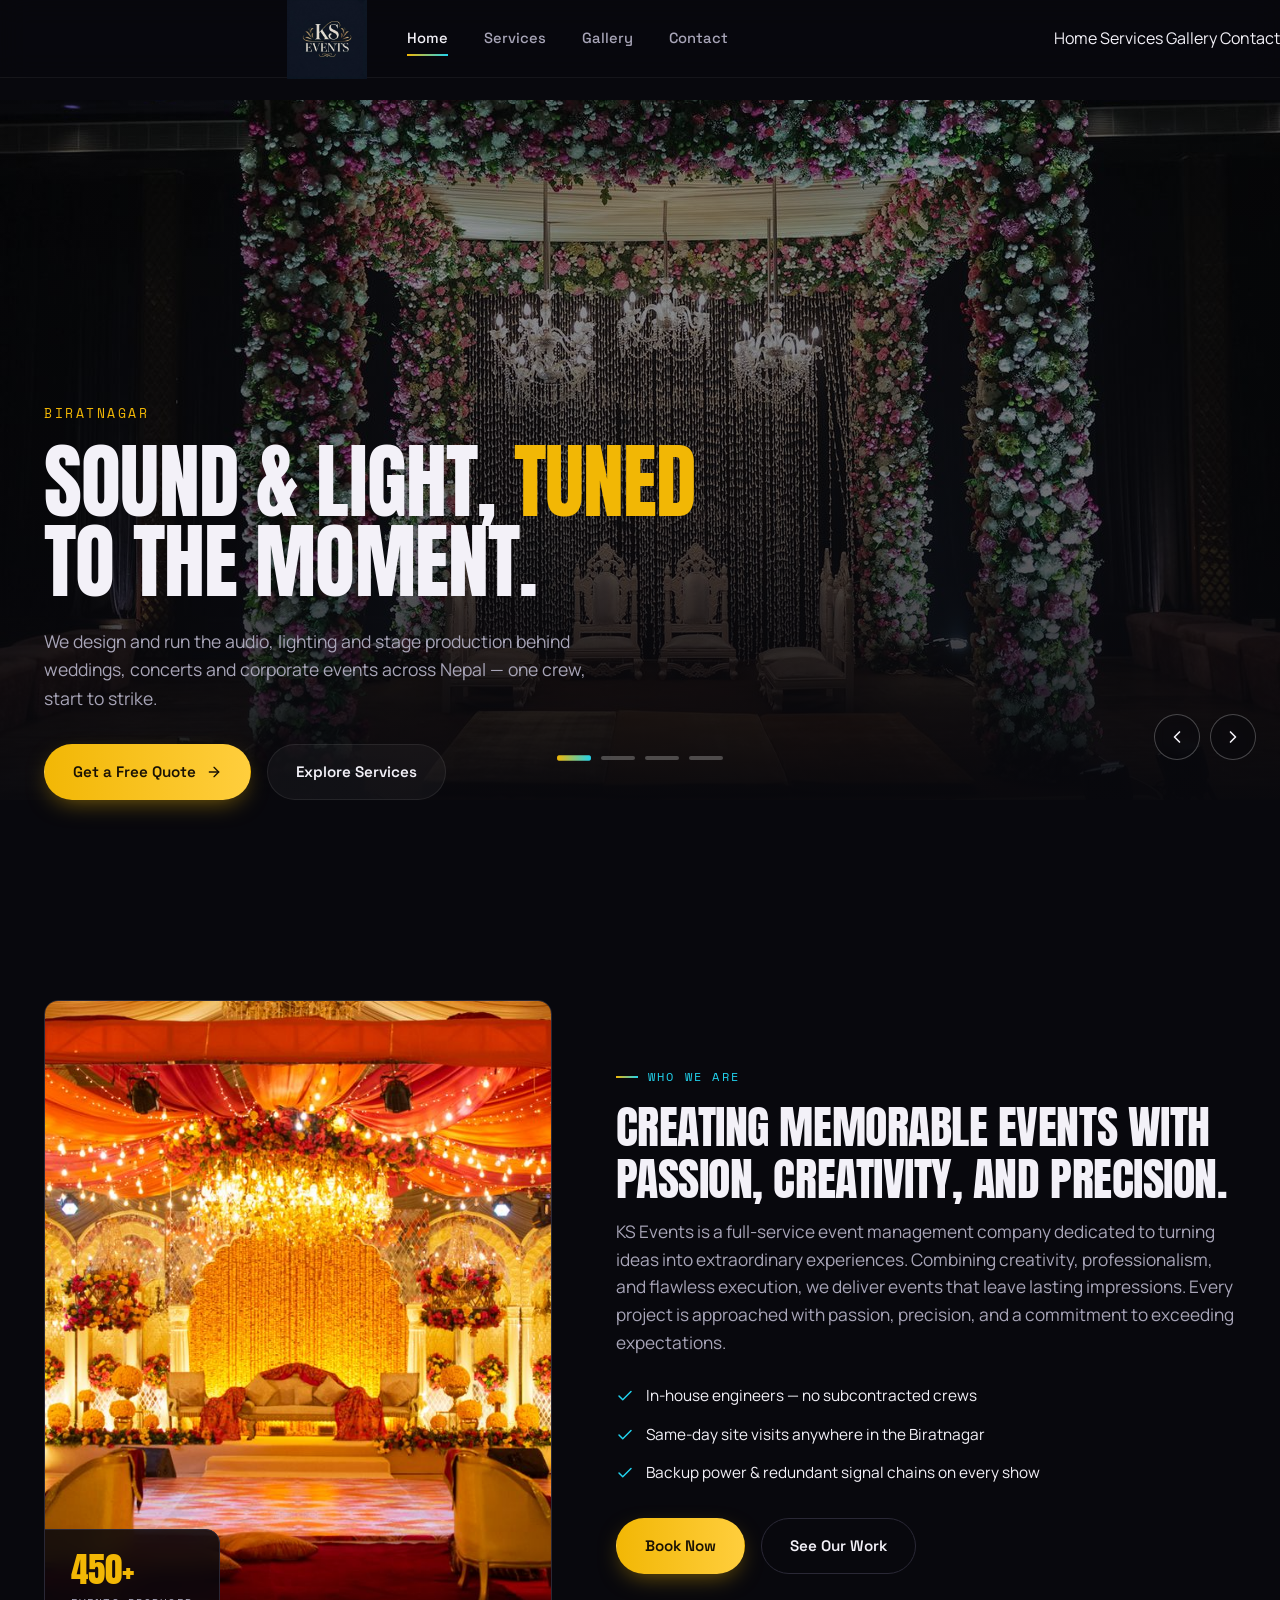
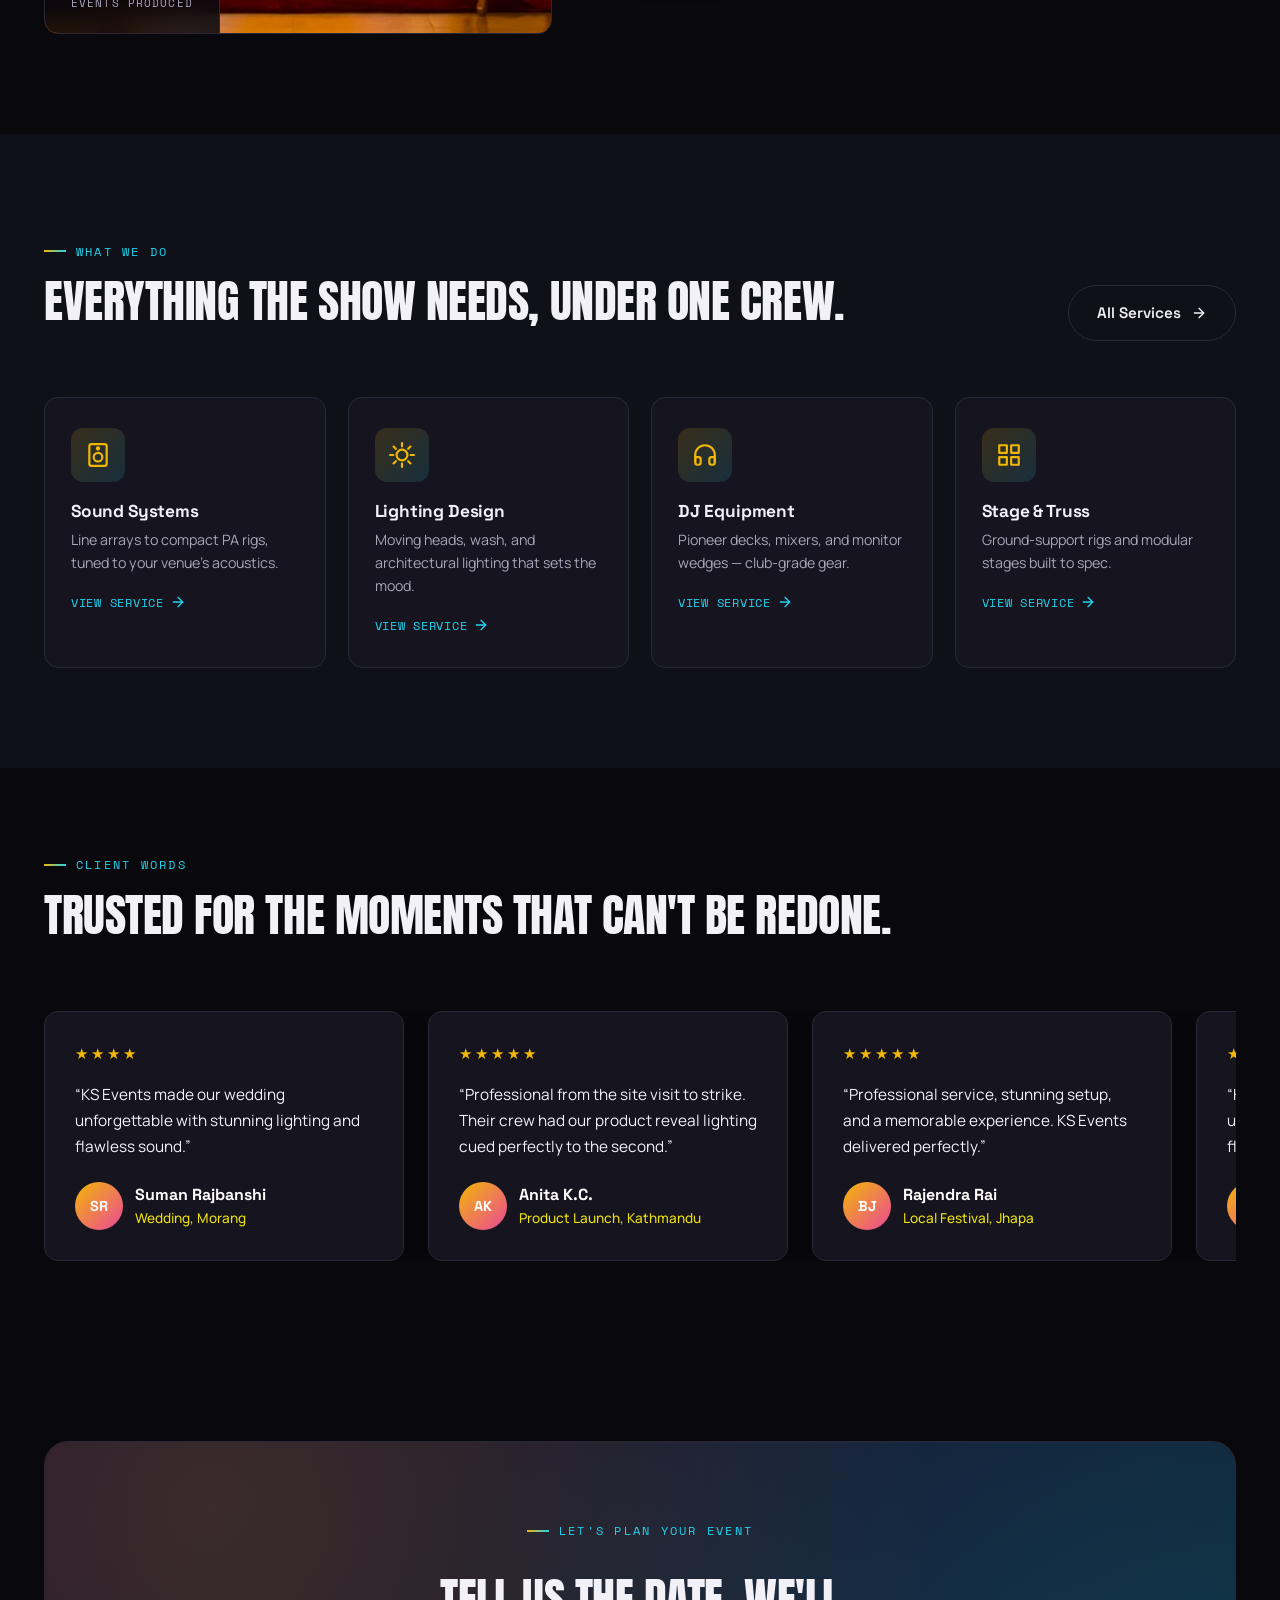
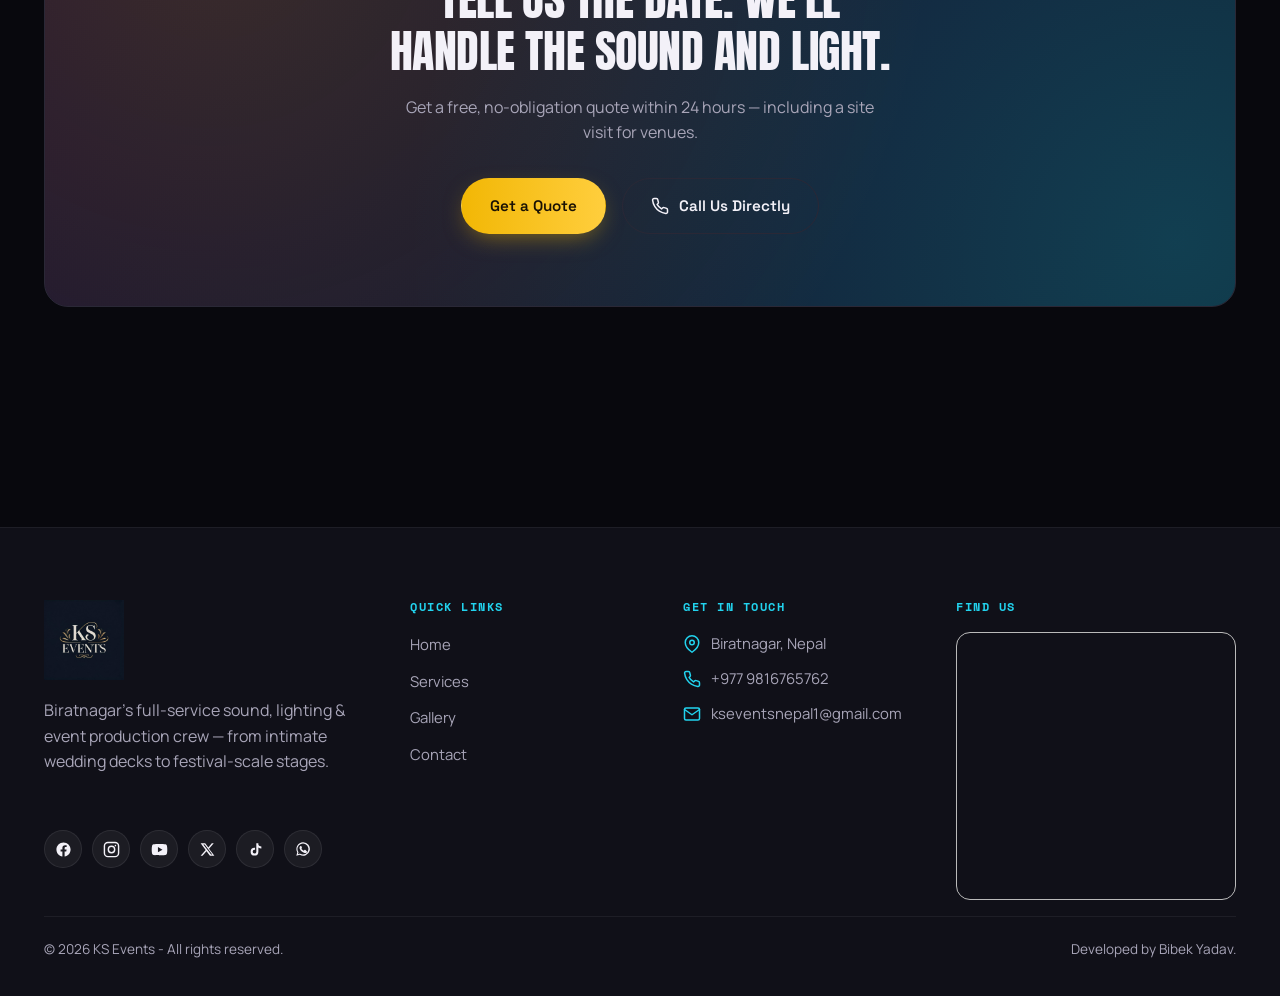
==== commit 2c710fbc: "Refactor header and mobile menu layout Refactor header and mobile menu structure for improved organi" ====
--- a/index.html
+++ b/index.html
@@ -11,35 +11,42 @@
 <body>
   <header class="site-header">
     <div class="container">
-       <a href="index.html" class="logo">
-    <img src="assets/ks-events-logo.jpg" alt="KS Events Logo">
-</a>
-      <nav class="nav-links" aria-label="Primary">
-          <a href="index.html" class="active">Home</a>
-          <a href="services.html">Services</a>
-          <a href="gallery.html">Gallery</a>
-          <!-- <a href="blog.html">Blog</a> -->
-          <a href="contact.html">Contact</a>
-      </nav>
-          </div>
+
+        <!-- Logo -->
+        <a href="index.html" class="logo">
+            <img src="assets/ks-events-logo.jpg" alt="KS Events Logo">
+        </a>
+
+        <!-- Desktop Navigation -->
+        <nav class="nav-links" aria-label="Primary">
+            <a href="index.html" class="active">Home</a>
+            <a href="services.html">Services</a>
+            <a href="gallery.html">Gallery</a>
+            <a href="contact.html">Contact</a>
+        </nav>
+
+        <!-- Desktop Right Side -->
+        <div class="nav-cta">
+
+            <!-- Hamburger -->
+            <button class="hamburger" aria-label="Toggle menu" aria-expanded="false">
+                <span></span>
+                <span></span>
+                <span></span>
+            </button>
+
+        </div>
+
+    </div>
+
+    <!-- Mobile Menu -->
     <div class="mobile-menu" id="mobileMenu">
         <a href="index.html" class="active">Home</a>
         <a href="services.html">Services</a>
         <a href="gallery.html">Gallery</a>
-        <!-- <a href="blog.html">Blog</a> -->
-        <a href="contact.html">Contact</a><br><br><br><br>
-      <a href="contact.html" class="btn btn-primary btn-block">Book Now</a>
-      <div class="social-row">
-          <a href="https://www.facebook.com/kseventsnepal" aria-label="Facebook" target="_blank" rel="noopener"><svg viewBox="0 0 24 24" fill="currentColor" width="17" height="17"><path d="M22 12.06C22 6.5 17.52 2 12 2S2 6.5 2 12.06c0 5 3.66 9.15 8.44 9.94v-7.03H7.9v-2.9h2.54V9.85c0-2.5 1.49-3.89 3.78-3.89 1.1 0 2.24.2 2.24.2v2.46h-1.26c-1.24 0-1.63.77-1.63 1.56v1.88h2.78l-.44 2.9h-2.34V22c4.78-.79 8.44-4.94 8.44-9.94z"/></svg></a>
-          <a href="https://www.instagram.com/kseventsnepal" aria-label="Instagram" target="_blank" rel="noopener"><svg viewBox="0 0 24 24" fill="none" stroke="currentColor" stroke-width="2" width="17" height="17"><rect x="2" y="2" width="20" height="20" rx="5"/><circle cx="12" cy="12" r="4.5"/><circle cx="17.5" cy="6.5" r="1.1" fill="currentColor" stroke="none"/></svg></a>
-          <a href="https://www.youtube.com/@kseventsnepal" aria-label="YouTube" target="_blank" rel="noopener"><svg viewBox="0 0 24 24" fill="currentColor" width="17" height="17"><path d="M22.5 6.7a2.8 2.8 0 0 0-2-2C18.9 4.2 12 4.2 12 4.2s-6.9 0-8.5.5a2.8 2.8 0 0 0-2 2A29.4 29.4 0 0 0 1 12.2a29.4 29.4 0 0 0 .5 5.6 2.8 2.8 0 0 0 2 2c1.6.5 8.5.5 8.5.5s6.9 0 8.5-.5a2.8 2.8 0 0 0 2-2 29.4 29.4 0 0 0 .5-5.6 29.4 29.4 0 0 0-.5-5.5zM9.8 15.9V8.5l6.4 3.7z"/></svg></a>
-          <a href="https://x.com/kseventsnepal" aria-label="X / Twitter" target="_blank" rel="noopener"><svg viewBox="0 0 24 24" fill="currentColor" width="15" height="15"><path d="M18.9 2H22l-7.6 8.7L23 22h-7.1l-5.5-7.2L4 22H1l8.1-9.3L1 2h7.3l5 6.6L18.9 2zm-1.2 18h1.9L7.4 4H5.3l12.4 16z"/></svg></a>
-          <a href="https://www.tiktok.com/@kseventsnepal" aria-label="TikTok" target="_blank" rel="noopener"><svg viewBox="0 0 24 24" fill="currentColor" width="15" height="15"><path d="M16.6 2h-3.3v13.4c0 1.6-1.3 2.9-2.9 2.9a2.9 2.9 0 0 1-2.9-2.9 2.9 2.9 0 0 1 2.9-2.9c.3 0 .6 0 .9.1V9.3a6.2 6.2 0 0 0-.9-.1A6.2 6.2 0 0 0 4.2 15.4 6.2 6.2 0 0 0 10.4 21.6a6.2 6.2 0 0 0 6.2-6.2V8.8a8.2 8.2 0 0 0 4.8 1.5V7c-2.1 0-4-1.1-4.8-2.6V2z"/></svg></a>
-          <a href="https://wa.me/9816765762" aria-label="WhatsApp" target="_blank" rel="noopener"><svg viewBox="0 0 24 24" fill="currentColor" width="16" height="16"><path d="M12 2a10 10 0 0 0-8.6 15L2 22l5.2-1.4A10 10 0 1 0 12 2zm0 18.2a8.2 8.2 0 0 1-4.2-1.1l-.3-.2-3.1.8.8-3-.2-.3a8.2 8.2 0 1 1 7 3.8zm4.5-6.1c-.2-.1-1.5-.7-1.7-.8-.2-.1-.4-.1-.6.1-.2.2-.7.8-.8 1-.1.1-.3.2-.5.1-.2-.1-1-.4-1.9-1.2-.7-.6-1.2-1.4-1.3-1.6-.1-.2 0-.4.1-.5.1-.1.3-.3.4-.5.1-.1.2-.3.2-.4.1-.2 0-.4 0-.5-.1-.1-.6-1.5-.8-2-.2-.5-.4-.4-.6-.4h-.5c-.2 0-.5.1-.7.3-.2.2-1 1-1 2.4s1 2.8 1.1 3c.1.2 2 3 4.8 4.3.7.3 1.2.5 1.6.6.7.2 1.3.2 1.8.1.5-.1 1.5-.6 1.7-1.2.2-.6.2-1.1.2-1.2-.1-.2-.3-.2-.5-.3z"/></svg></a>
-      </div>
-    </div>
-  </header>
-
+        <a href="contact.html">Contact</a>
+    </div>
+</header>
   <main>
     <!-- HERO CAROUSEL -->
     <section class="hero">
@@ -70,8 +77,6 @@
             </div>
           </div>
         </div>
-
-        <div class="scroll-cue"><span class="waveform"><span></span><span></span><span></span><span></span><span></span></span></div>
 
         <div class="carousel-nav">
           <div class="carousel-arrows">
@@ -236,7 +241,7 @@
           <p>Get a free, no-obligation quote within 24 hours &mdash; including a site visit for venues.</p>
           <div class="cta-actions">
             <a href="contact.html" class="btn btn-primary">Get a Quote</a>
-            <a href="tel:+9779800000000" class="btn btn-outline"><svg viewBox="0 0 24 24" fill="none" stroke="currentColor" stroke-width="2" stroke-linecap="round" stroke-linejoin="round" width="18" height="18"><path d="M22 16.92v3a2 2 0 0 1-2.18 2 19.79 19.79 0 0 1-8.63-3.07 19.5 19.5 0 0 1-6-6 19.79 19.79 0 0 1-3.07-8.67A2 2 0 0 1 4.11 2h3a2 2 0 0 1 2 1.72c.127.96.361 1.9.7 2.81a2 2 0 0 1-.45 2.11L8.09 9.91a16 16 0 0 0 6 6l1.27-1.27a2 2 0 0 1 2.11-.45c.91.339 1.85.573 2.81.7A2 2 0 0 1 22 16.92z"/></svg> Call Us Directly</a>
+            <a href="tel:+9779816765762" class="btn btn-outline"><svg viewBox="0 0 24 24" fill="none" stroke="currentColor" stroke-width="2" stroke-linecap="round" stroke-linejoin="round" width="18" height="18"><path d="M22 16.92v3a2 2 0 0 1-2.18 2 19.79 19.79 0 0 1-8.63-3.07 19.5 19.5 0 0 1-6-6 19.79 19.79 0 0 1-3.07-8.67A2 2 0 0 1 4.11 2h3a2 2 0 0 1 2 1.72c.127.96.361 1.9.7 2.81a2 2 0 0 1-.45 2.11L8.09 9.91a16 16 0 0 0 6 6l1.27-1.27a2 2 0 0 1 2.11-.45c.91.339 1.85.573 2.81.7A2 2 0 0 1 22 16.92z"/></svg> Call Us Directly</a>
           </div>
         </div>
       </div>
